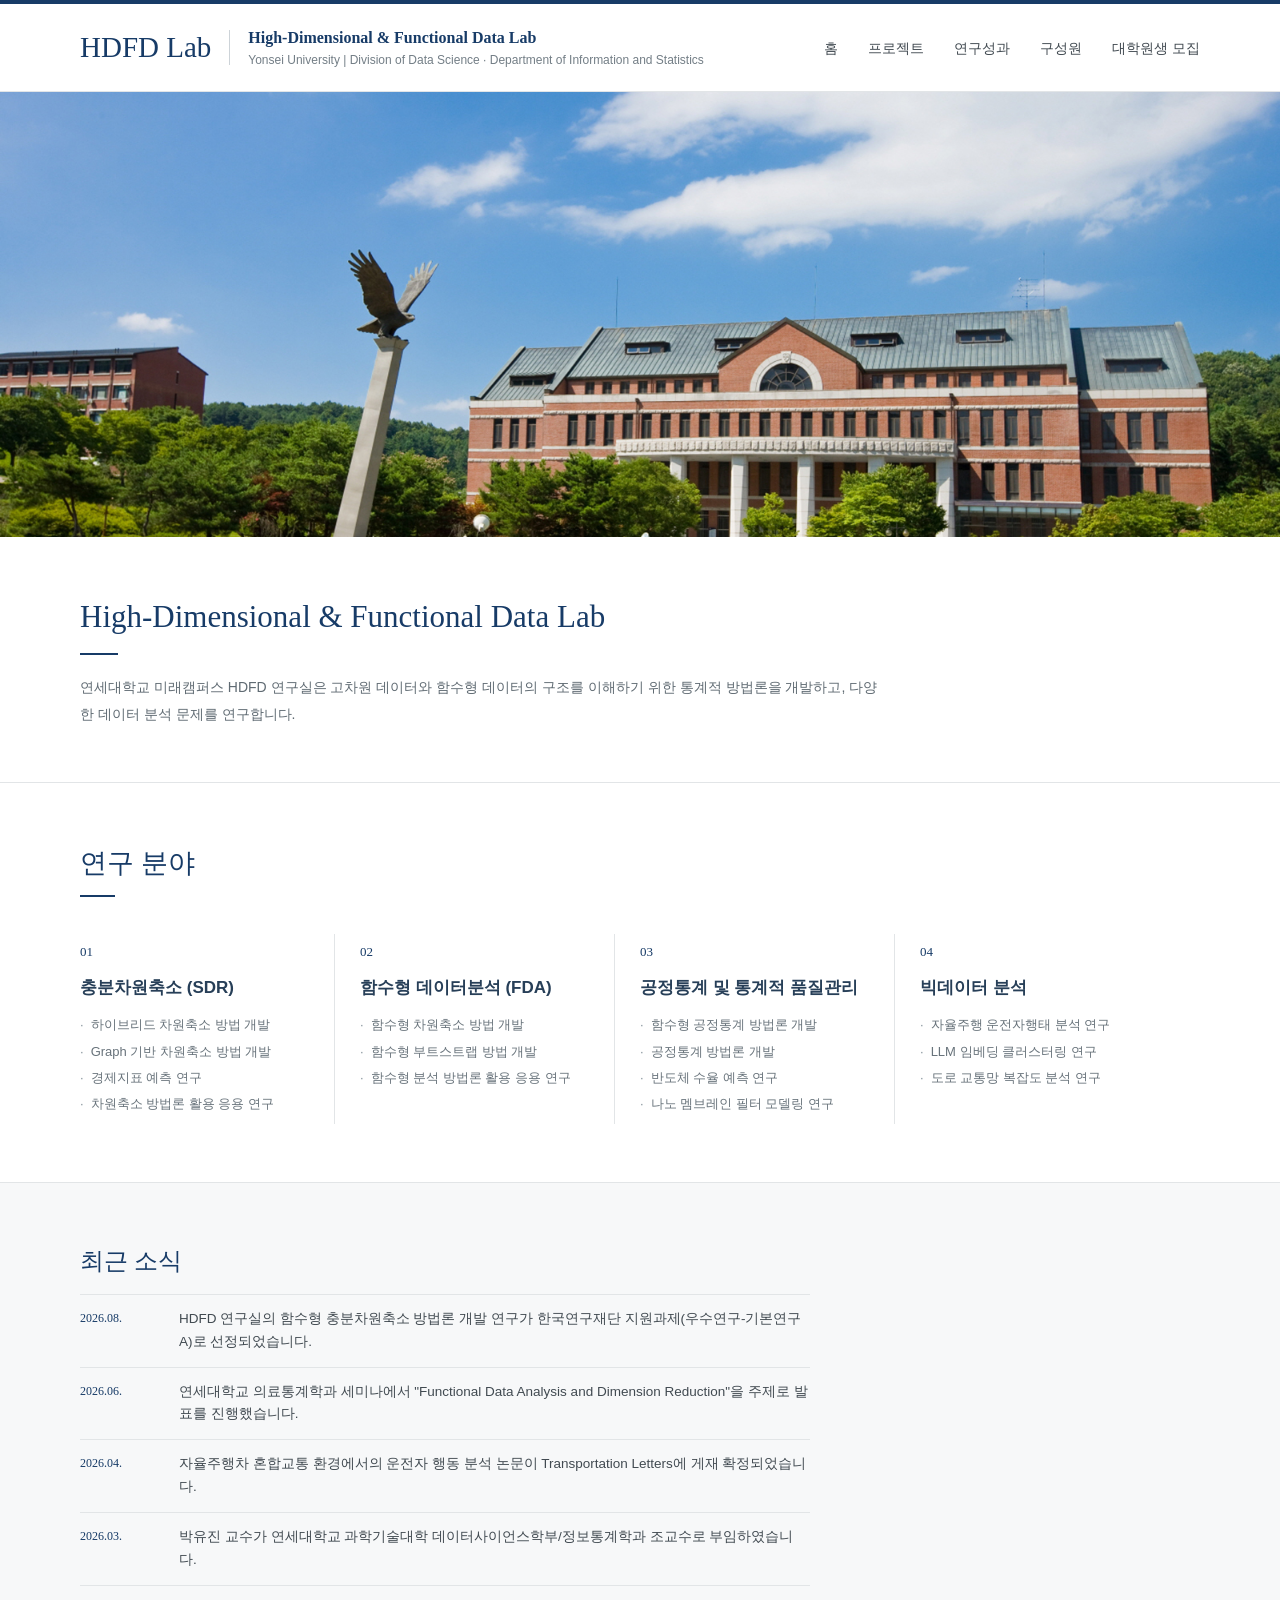
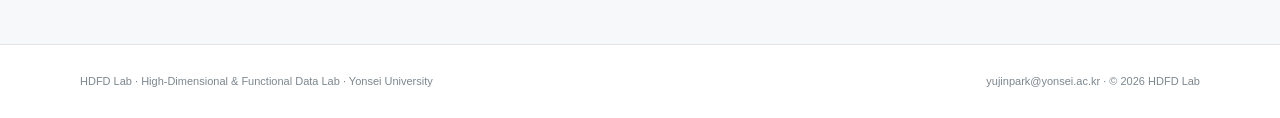
==== index.html @ f2e55640 "Update index.html" ====
<!DOCTYPE html>
<html lang="ko">
<head>
<meta charset="UTF-8">
<meta name="viewport" content="width=device-width, initial-scale=1.0">
<title>HDFD Lab | High-Dimensional & Functional Data Lab</title>
<meta name="description" content="HDFD Lab, Yonsei University Division of Data Science · Department of Information and Statistics">
<link rel="icon" href="data:image/svg+xml,%3Csvg xmlns='http://www.w3.org/2000/svg' viewBox='0 0 64 64'%3E%3Crect width='64' height='64' fill='%23173b67'/%3E%3Ctext x='32' y='41' font-family='Georgia,serif' font-size='24' fill='white' text-anchor='middle'%3EHF%3C/text%3E%3C/svg%3E">
  
<script async src="https://www.googletagmanager.com/gtag/js?id=G-N3XYQPV3VK"></script>
<script>
  window.dataLayer = window.dataLayer || [];
  function gtag(){dataLayer.push(arguments);}
  gtag('js', new Date());
  gtag('config', 'G-N3XYQPV3VK');
</script>
  
<link rel="stylesheet" href="css/style.css">
</head>
<body>
<div class="topline"></div>

<header>
  <div class="container header-inner">
    <a class="brand" href="#home">
      <div class="brand-name">HDFD Lab</div>
      <div class="brand-divider"></div>
      <div class="brand-detail">
        <div class="main">High-Dimensional &amp; Functional Data Lab</div>
        <div class="sub">Yonsei University | Division of Data Science · Department of Information and Statistics</div>
      </div>
    </a>
    <nav id="siteNav">
      <a href="#home">홈</a>
      <a href="projects.html">프로젝트</a>
      <a href="publications.html">연구성과</a>
      <a href="people.html">구성원</a>
      <a href="join.html">대학원생 모집</a>
    </nav>
    <button class="navToggle" id="navToggle" aria-label="메뉴 열기" aria-expanded="false" aria-controls="siteNav">
      <span></span><span></span><span></span>
    </button>
  </div>
</header>

<main id="home">
  <div class="hero-image">
    <img src="campus.png" alt="Yonsei University campus">
  </div>

  <section class="intro">
    <div class="container">
      <h1>High-Dimensional &amp; Functional Data Lab</h1>
      <div class="rule"></div>
      <p>
        연세대학교 미래캠퍼스 HDFD 연구실은 고차원 데이터와 함수형 데이터의 구조를 이해하기 위한 통계적 방법론을 개발하고,
        다양한 데이터 분석 문제를 연구합니다.
      </p>
    </div>
  </section>

  <section id="research">
    <div class="container">
      <div class="section-head">
        <h2>연구 분야</h2>
        <div class="small-rule"></div>
      </div>
      <div class="research-grid">
        <article class="research">
          <div class="num">01</div>
          <h3>충분차원축소 (SDR)</h3>
          <ul>
            <li>하이브리드 차원축소 방법 개발</li>
            <li>Graph 기반 차원축소 방법 개발</li>
            <li>경제지표 예측 연구</li>
            <li>차원축소 방법론 활용 응용 연구</li>
          </ul>
        </article>
        <article class="research">
          <div class="num">02</div>
          <h3>함수형 데이터분석 (FDA)</h3>
          <ul>
            <li>함수형 차원축소 방법 개발</li>
            <li>함수형 부트스트랩 방법 개발</li>
        
            <li>함수형 분석 방법론 활용 응용 연구</li>
          </ul>
        </article>
        <article class="research">
          <div class="num">03</div>
          <h3>공정통계 및 통계적 품질관리</h3>
          <ul>
            <li>함수형 공정통계 방법론 개발</li>
            <li>공정통계 방법론 개발</li>
            <li>반도체 수율 예측 연구</li>
            <li>나노 멤브레인 필터 모델링 연구</li>
          </ul>
        </article>
        <article class="research">
          <div class="num">04</div>
          <h3>빅데이터 분석</h3>
          <ul>
            <li>자율주행 운전자행태 분석 연구</li>
            <li>LLM 임베딩 클러스터링 연구</li>
            <li>도로 교통망 복잡도 분석 연구</li>
          </ul>
        </article>
      </div>
    </div>
  </section>

  <section id="news" class="featured">
    <div class="container">
      <div class="list-head">
        <h2>최근 소식</h2>
      </div>
      <div class="news" style="max-width:730px">
        <div class="news-row"><div class="date">2026.08.</div><div class="text">HDFD 연구실의 함수형 충분차원축소 방법론 개발 연구가 한국연구재단 지원과제(우수연구-기본연구A)로 선정되었습니다.</div></div>
        <div class="news-row"><div class="date">2026.06.</div><div class="text">연세대학교 의료통계학과 세미나에서 "Functional Data Analysis and Dimension Reduction"을 주제로 발표를 진행했습니다.</div></div>
        <div class="news-row"><div class="date">2026.04.</div><div class="text">자율주행차 혼합교통 환경에서의 운전자 행동 분석 논문이 Transportation Letters에 게재 확정되었습니다.</div></div>
        <div class="news-row"><div class="date">2026.03.</div><div class="text">박유진 교수가 연세대학교 과학기술대학 데이터사이언스학부/정보통계학과 조교수로 부임하였습니다.</div></div>

      </div>
    </div>
  </section>
</main>

<footer>
  <div class="container footer">
    <div>HDFD Lab · High-Dimensional &amp; Functional Data Lab · Yonsei University</div>
    <div><a href="mailto:yujinpark@yonsei.ac.kr">yujinpark@yonsei.ac.kr</a> · © 2026 HDFD Lab</div>
  </div>
</footer>

<script>
(function(){
  var toggle = document.getElementById('navToggle');
  var nav = document.getElementById('siteNav');
  toggle.addEventListener('click', function(){
    var open = nav.classList.toggle('open');
    toggle.setAttribute('aria-expanded', open ? 'true' : 'false');
  });
  nav.querySelectorAll('a').forEach(function(a){
    a.addEventListener('click', function(){
      nav.classList.remove('open');
      toggle.setAttribute('aria-expanded','false');
    });
  });

  var sections = Array.from(document.querySelectorAll('main section[id]'));
  var links = Array.from(nav.querySelectorAll('a'));
  var spy = new IntersectionObserver(function(entries){
    entries.forEach(function(e){
      if(e.isIntersecting){
        links.forEach(function(a){
          a.classList.toggle('active', a.getAttribute('href') === '#' + e.target.id);
        });
      }
    });
  }, {rootMargin:'-45% 0px -50% 0px'});
  sections.forEach(function(s){ spy.observe(s); });
})();
</script>
</body>
</html>
---- css/style.css ----
:root{
  --navy:#173b67;
  --ink:#303840;
  --muted:#707b84;
  --line:#e2e5e7;
  --soft:#f7f8f9;
  --serif: Georgia, "Noto Serif KR", "Times New Roman", serif;
  --sans:-apple-system,BlinkMacSystemFont,"Apple SD Gothic Neo","Noto Sans KR",
          "Malgun Gothic",Arial,sans-serif;
}
*{box-sizing:border-box}
html{scroll-behavior:smooth}
body{margin:0;color:var(--ink);background:#fff;font-family:var(--sans);font-size:15px;line-height:1.7}
a{text-decoration:none;color:inherit}
.container{width:min(1120px,calc(100% - 64px));margin:0 auto}
.topline{height:4px;background:var(--navy)}

header{
  height:88px;background:#fff;border-bottom:1px solid var(--line);
  position:sticky;top:0;z-index:100
}
.header-inner{height:100%;display:flex;align-items:center;justify-content:space-between}
.brand{display:flex;align-items:center;color:var(--navy)}
.brand-name{font-family:var(--serif);font-size:29px;line-height:1;white-space:nowrap}
.brand-divider{height:35px;width:1px;background:#cdd3d8;margin:0 18px}
.brand-detail{line-height:1.35}
.brand-detail .main{font-family:var(--serif);font-size:16px;font-weight:600}
.brand-detail .sub{font-size:12px;color:#737e86;margin-top:3px}

nav{display:flex;align-items:center;gap:30px}
nav a{font-size:14px;color:#404950;padding:31px 0 27px;border-bottom:2px solid transparent;white-space:nowrap}
nav a:hover,nav a.active{color:var(--navy);border-color:var(--navy)}

.navToggle{display:none;background:none;border:0;cursor:pointer;padding:8px;margin-left:12px}
.navToggle span{display:block;width:22px;height:2px;background:var(--navy);margin:5px 0;transition:transform .2s,opacity .2s}
.navToggle[aria-expanded="true"] span:nth-child(1){transform:translateY(7px) rotate(45deg)}
.navToggle[aria-expanded="true"] span:nth-child(2){opacity:0}
.navToggle[aria-expanded="true"] span:nth-child(3){transform:translateY(-7px) rotate(-45deg)}

.hero-image{width:100%;height:445px;overflow:hidden;background:#e9eef2}
.hero-image img{width:100%;height:100%;object-fit:cover;object-position:center 52%;display:block}

.intro{padding:58px 0 54px;border-bottom:1px solid var(--line)}
.intro h1{
  font-family:var(--serif);font-size:31px;line-height:1.4;font-weight:400;
  color:var(--navy);margin:0 0 15px
}
.rule{width:38px;height:2px;background:var(--navy);margin:0 0 19px}
.intro p{max-width:800px;font-size:14px;color:#606b73;margin:0;line-height:1.9}

section{padding:58px 0;border-bottom:1px solid var(--line)}
.section-head{text-align:left;margin-bottom:37px}
.section-head h2{font-family:var(--serif);font-size:27px;font-weight:400;color:var(--navy);margin:0 0 9px}
.section-head .small-rule{width:35px;height:2px;background:var(--navy);margin:0 0 13px}
.section-head p{font-size:13px;color:var(--muted);margin:0}

.research-grid{display:grid;grid-template-columns:repeat(4,1fr)}
.research{
  padding:7px 27px 5px 0;margin-right:25px;border-right:1px solid var(--line);
}
.research:last-child{border-right:0;margin-right:0}
.research .num{font-family:Georgia,serif;color:var(--navy);font-size:13px}
.research h3{font-size:17px;font-weight:600;color:#273f58;margin:10px 0 12px}
.research ul{list-style:none;padding:0;margin:0}
.research li{font-size:13px;color:#68737b;margin:4px 0}
.research li:before{content:"·";color:#8a969e;margin-right:7px}

.featured{background:var(--soft)}
.featured-grid{display:grid;grid-template-columns:1fr 1fr;gap:65px}
.list-head{display:flex;justify-content:space-between;align-items:end;margin-bottom:12px}
.list-head h2{font-family:var(--serif);font-weight:400;font-size:24px;color:var(--navy);margin:0}
.more{font-size:12px;color:#68737b}
.news,.projects{border-top:1px solid var(--line)}
.news-row{
  display:grid;grid-template-columns:82px 1fr;gap:17px;padding:13px 0;border-bottom:1px solid var(--line)
}
.news-row .date{font-family:Georgia,serif;color:var(--navy);font-size:12px}
.news-row .text{font-size:13.5px;color:#414a51}
.project-row{
  display:grid;grid-template-columns:60px 1fr;gap:14px;padding:12px 0;border-bottom:1px solid var(--line);align-items:center
}
.project-thumb{width:60px;height:43px;background:#e8ecef;overflow:hidden}
.project-thumb span{display:block;width:100%;height:100%;background:linear-gradient(135deg,#d7dee3,#f1f3f4)}
.project-title{font-size:12.5px;color:#414a51}
.project-year{font-size:11px;color:#7b858c;margin-top:2px}

.pub-list{border-top:1px solid var(--line)}
.pub-row{display:grid;grid-template-columns:34px 1fr;gap:16px;padding:15px 0;border-bottom:1px solid var(--line)}
.pub-row .num{font-family:Georgia,serif;color:var(--navy);font-size:13px;padding-top:2px}
.pub-row .pub-title{font-size:13.5px;color:#273f58;font-weight:600;line-height:1.6}
.pub-row .pub-meta{font-size:12px;color:#68737b;margin-top:5px}
.pub-row .pub-meta strong{color:var(--navy);font-weight:600}
.pub-list.muted .pub-title{color:#4c5760}
.pub-note{font-size:12.5px;color:#8a969e;margin-top:10px}

.proj-list{border-top:1px solid var(--line);max-width:760px}
.proj-row{display:grid;grid-template-columns:96px 1fr;gap:16px;padding:16px 0;border-bottom:1px solid var(--line)}
.proj-row .yr{font-family:Georgia,serif;color:var(--navy);font-size:13px;padding-top:2px;white-space:nowrap}
.proj-row .proj-title{font-size:13.5px;color:#273f58;font-weight:600;line-height:1.6}
.proj-row .proj-meta{font-size:12px;color:#68737b;margin-top:5px}

.people{display:grid;grid-template-columns:1fr 1fr;gap:70px;align-items:start}
.person{display:grid;grid-template-columns:135px 1fr;gap:25px}
.person-photo{width:135px;height:165px;background:#eef1f3;border:1px solid var(--line);display:flex;align-items:center;justify-content:center;color:#879198;font-size:11px;text-align:center;overflow:hidden}
.person-photo img{width:100%;height:100%;object-fit:cover;display:block}
.person h3{font-family:var(--serif);font-size:24px;font-weight:400;color:var(--navy);margin:0 0 4px}
.person .position{font-size:12px;color:var(--muted);margin-bottom:18px}
.person p{font-size:12.5px;margin:5px 0}
.member-list{border-top:1px solid var(--line)}
.member{display:flex;justify-content:space-between;padding:12px 0;border-bottom:1px solid var(--line);font-size:12.5px}
.member span{color:var(--muted)}

.life{background:#fafafa}
.life-grid{display:grid;grid-template-columns:repeat(4,1fr)}
.life-item{padding:5px 24px 5px 0;margin-right:24px;border-right:1px solid var(--line)}
.life-item:last-child{border:0;margin-right:0}
.life-item h3{font-family:var(--serif);font-weight:400;font-size:18px;color:var(--navy);margin:0 0 6px}
.life-item p{font-size:12px;color:var(--muted);margin:0}

.join{background:var(--navy);color:white;border-bottom:0}
.join-grid{display:grid;grid-template-columns:1.1fr .9fr;gap:80px}
.join .eyebrow{font-size:11px;letter-spacing:.12em;text-transform:uppercase;color:#b9c7d3}
.join h2{font-family:var(--serif);font-size:22px;line-height:1.4;font-weight:400;margin:8px 0 13px}
.join p{font-size:13px;color:#c7d0d8;margin:0;max-width:520px}
.join-info{border-left:1px solid rgba(255,255,255,.35);padding-left:28px}
.join-info div{font-size:12.5px;padding:8px 0;border-bottom:1px solid rgba(255,255,255,.12)}
.join-info .email{margin-top:12px;color:#fff}
.join-info a{color:#fff}

footer{padding:27px 0;color:#7c878e;font-size:11px}
.footer{display:flex;justify-content:space-between;gap:25px}

@media(max-width:900px){
  .container{width:min(100% - 42px,1120px)}
  nav{gap:15px}
  .research-grid{grid-template-columns:1fr 1fr}
  .research:nth-child(2){border-right:0;margin-right:0}
  .research:nth-child(n+3){border-top:1px solid var(--line);padding-top:23px;margin-top:20px}
  .featured-grid,.people,.join-grid{grid-template-columns:1fr;gap:45px}
  .life-grid{grid-template-columns:1fr 1fr}
  .life-item:nth-child(2){border-right:0;margin-right:0}
}
@media(max-width:680px){
  header{height:auto}
  .header-inner{padding:16px 0;align-items:flex-start}
  .brand-divider,.brand-detail{display:none}
  .brand-name{font-size:25px}
  .navToggle{display:block}
  nav{
    display:none;position:fixed;top:0;left:0;right:0;bottom:0;
    background:#fff;flex-direction:column;align-items:stretch;gap:0;
    padding:90px 24px 24px;z-index:99;overflow-y:auto
  }
  nav.open{display:flex}
  nav a{padding:16px 0;border-bottom:1px solid var(--line);font-size:15px}
  .hero-image{height:300px}
  .intro{padding:42px 0}
  .intro h1{font-size:27px}
  .research-grid,.life-grid{grid-template-columns:1fr}
  .research,.life-item{border-right:0!important;margin-right:0;padding:20px 0;border-top:1px solid var(--line)}
  .research:first-child,.life-item:first-child{border-top:0}
  .person{grid-template-columns:105px 1fr}
  .person-photo{width:105px;height:135px}
  .footer{display:block}
}
/* =========================================================
   JOIN PAGE
========================================================= */

.join-page-hero{
  padding:78px 0 72px;
  background:#fff;
}

.join-page-eyebrow{
  font-size:11px;
  letter-spacing:.14em;
  text-transform:uppercase;
  color:var(--navy);
  margin-bottom:13px;
}

.join-page-hero h1{
  font-family:var(--serif);
  font-size:34px;
  line-height:1.45;
  font-weight:400;
  color:var(--navy);
  margin:0;
}

.join-page-rule{
  width:40px;
  height:2px;
  background:var(--navy);
  margin:22px 0 20px;
}

.join-page-hero p{
  max-width:820px;
  margin:0;
  font-size:14px;
  line-height:1.95;
  color:#606b73;
}


/* ---------------------------------------------------------
   COMMON
--------------------------------------------------------- */

.join-page-section{
  background:#fff;
}


/* ---------------------------------------------------------
   RESEARCH OPPORTUNITIES
--------------------------------------------------------- */

.join-research-grid{
  display:grid;
  grid-template-columns:repeat(4,1fr);
}

.join-research-item{
  padding:5px 28px 5px 0;
  margin-right:28px;
  border-right:1px solid var(--line);
}

.join-research-item:last-child{
  border-right:0;
  margin-right:0;
}

.join-research-item .num{
  font-family:Georgia,serif;
  font-size:13px;
  color:var(--navy);
}

.join-research-item h3{
  margin:10px 0 12px;
  font-size:16px;
  line-height:1.45;
  font-weight:600;
  color:#273f58;
}

.join-research-item p{
  margin:0;
  font-size:12px;
  line-height:1.8;
  color:#68737b;
}


/* ---------------------------------------------------------
   WHAT YOU WILL LEARN
--------------------------------------------------------- */

.join-learning{
  background:var(--soft);
}

.join-learning-grid{
  display:grid;
  grid-template-columns:repeat(3,1fr);
  column-gap:45px;
  row-gap:28px;
}

.join-learning-item{
  border-top:1px solid #d8dde1;
  padding-top:17px;
}

.join-learning-item h3{
  margin:0 0 7px;
  font-family:var(--serif);
  font-size:17px;
  font-weight:400;
  color:var(--navy);
}

.join-learning-item p{
  margin:0;
  font-size:12px;
  line-height:1.8;
  color:#68737b;
}


/* ---------------------------------------------------------
   STUDENTS / POSITIONS
--------------------------------------------------------- */

.join-candidate-grid{
  display:grid;
  grid-template-columns:1fr 1fr;
  gap:85px;
}

.join-check-list{
  list-style:none;
  margin:0;
  padding:0;
  border-top:1px solid var(--line);
}

.join-check-list li{
  position:relative;
  padding:11px 0 11px 20px;
  border-bottom:1px solid var(--line);
  font-size:12.5px;
  color:#4f5961;
}

.join-check-list li:before{
  content:"—";
  position:absolute;
  left:0;
  color:var(--navy);
}

.join-note{
  margin:18px 0 0;
  padding-left:15px;
  border-left:2px solid #bcc8d2;
  font-size:11.5px;
  line-height:1.8;
  color:#78838b;
}

.join-position{
  padding:17px 0 20px;
  border-top:1px solid var(--line);
}

.join-position:last-child{
  border-bottom:1px solid var(--line);
}

.join-position-label{
  font-family:Georgia,serif;
  font-size:11px;
  color:var(--navy);
  letter-spacing:.04em;
}

.join-position h3{
  margin:4px 0 2px;
  font-size:15px;
  color:#334b61;
}

.join-position p{
  margin:0;
  font-size:12px;
  color:var(--muted);
}


/* ---------------------------------------------------------
   HOW TO APPLY
--------------------------------------------------------- */

.join-page-apply{
  background:var(--navy);
  color:#fff;
  border-bottom:0;
  padding:65px 0;
}

.join-page-apply-grid{
  display:grid;
  grid-template-columns:1.05fr .95fr;
  gap:85px;
  align-items:start;
}

.join-page-eyebrow.light{
  color:#b9c7d3;
}

.join-page-apply h2{
  margin:8px 0 15px;
  font-family:var(--serif);
  font-size:23px;
  line-height:1.5;
  font-weight:400;
  color:#fff;
}

.join-page-apply > .container > div:first-child > p{
  max-width:520px;
  margin:0;
  font-size:12.5px;
  line-height:1.9;
  color:#c7d0d8;
}

.join-apply-info{
  border-left:1px solid rgba(255,255,255,.32);
  padding-left:30px;
}

.join-apply-row{
  display:grid;
  grid-template-columns:28px 1fr;
  gap:12px;
  padding:10px 0;
  border-bottom:1px solid rgba(255,255,255,.12);
}

.join-apply-row > span{
  font-family:Georgia,serif;
  font-size:11px;
  color:#aebdca;
}

.join-apply-row strong{
  display:block;
  font-size:12.5px;
  font-weight:600;
  color:#fff;
}

.join-apply-row p{
  margin:2px 0 0;
  font-size:11.5px;
  line-height:1.6;
  color:#bbc7d1;
}

.join-email-button{
  display:inline-block;
  margin-top:25px;
  padding:10px 17px;
  border:1px solid rgba(255,255,255,.6);
  font-size:12px;
  color:#fff;
  transition:background .2s,color .2s;
}

.join-email-button:hover{
  background:#fff;
  color:var(--navy);
}


/* =========================================================
   JOIN PAGE RESPONSIVE
========================================================= */

@media(max-width:900px){

  .join-research-grid{
    grid-template-columns:1fr 1fr;
  }

  .join-research-item{
    padding:20px 25px 20px 0;
  }

  .join-research-item:nth-child(2){
    border-right:0;
    margin-right:0;
  }

  .join-research-item:nth-child(n+3){
    border-top:1px solid var(--line);
  }

  .join-learning-grid{
    grid-template-columns:1fr 1fr;
  }

  .join-candidate-grid,
  .join-page-apply-grid{
    grid-template-columns:1fr;
    gap:50px;
  }

}


@media(max-width:680px){

  .join-page-hero{
    padding:52px 0 48px;
  }

  .join-page-hero h1{
    font-size:27px;
  }

  .join-page-hero h1 br{
    display:none;
  }

  .join-research-grid,
  .join-learning-grid{
    grid-template-columns:1fr;
  }

  .join-research-item{
    margin:0;
    padding:20px 0;
    border-right:0;
    border-top:1px solid var(--line);
  }

  .join-research-item:first-child{
    border-top:0;
    padding-top:0;
  }

  .join-learning-grid{
    row-gap:22px;
  }

  .join-candidate-grid{
    gap:55px;
  }

  .join-page-apply{
    padding:52px 0;
  }

  .join-page-apply-grid{
    gap:38px;
  }

  .join-apply-info{
    border-left:0;
    border-top:1px solid rgba(255,255,255,.32);
    padding-left:0;
    padding-top:18px;
  }

}
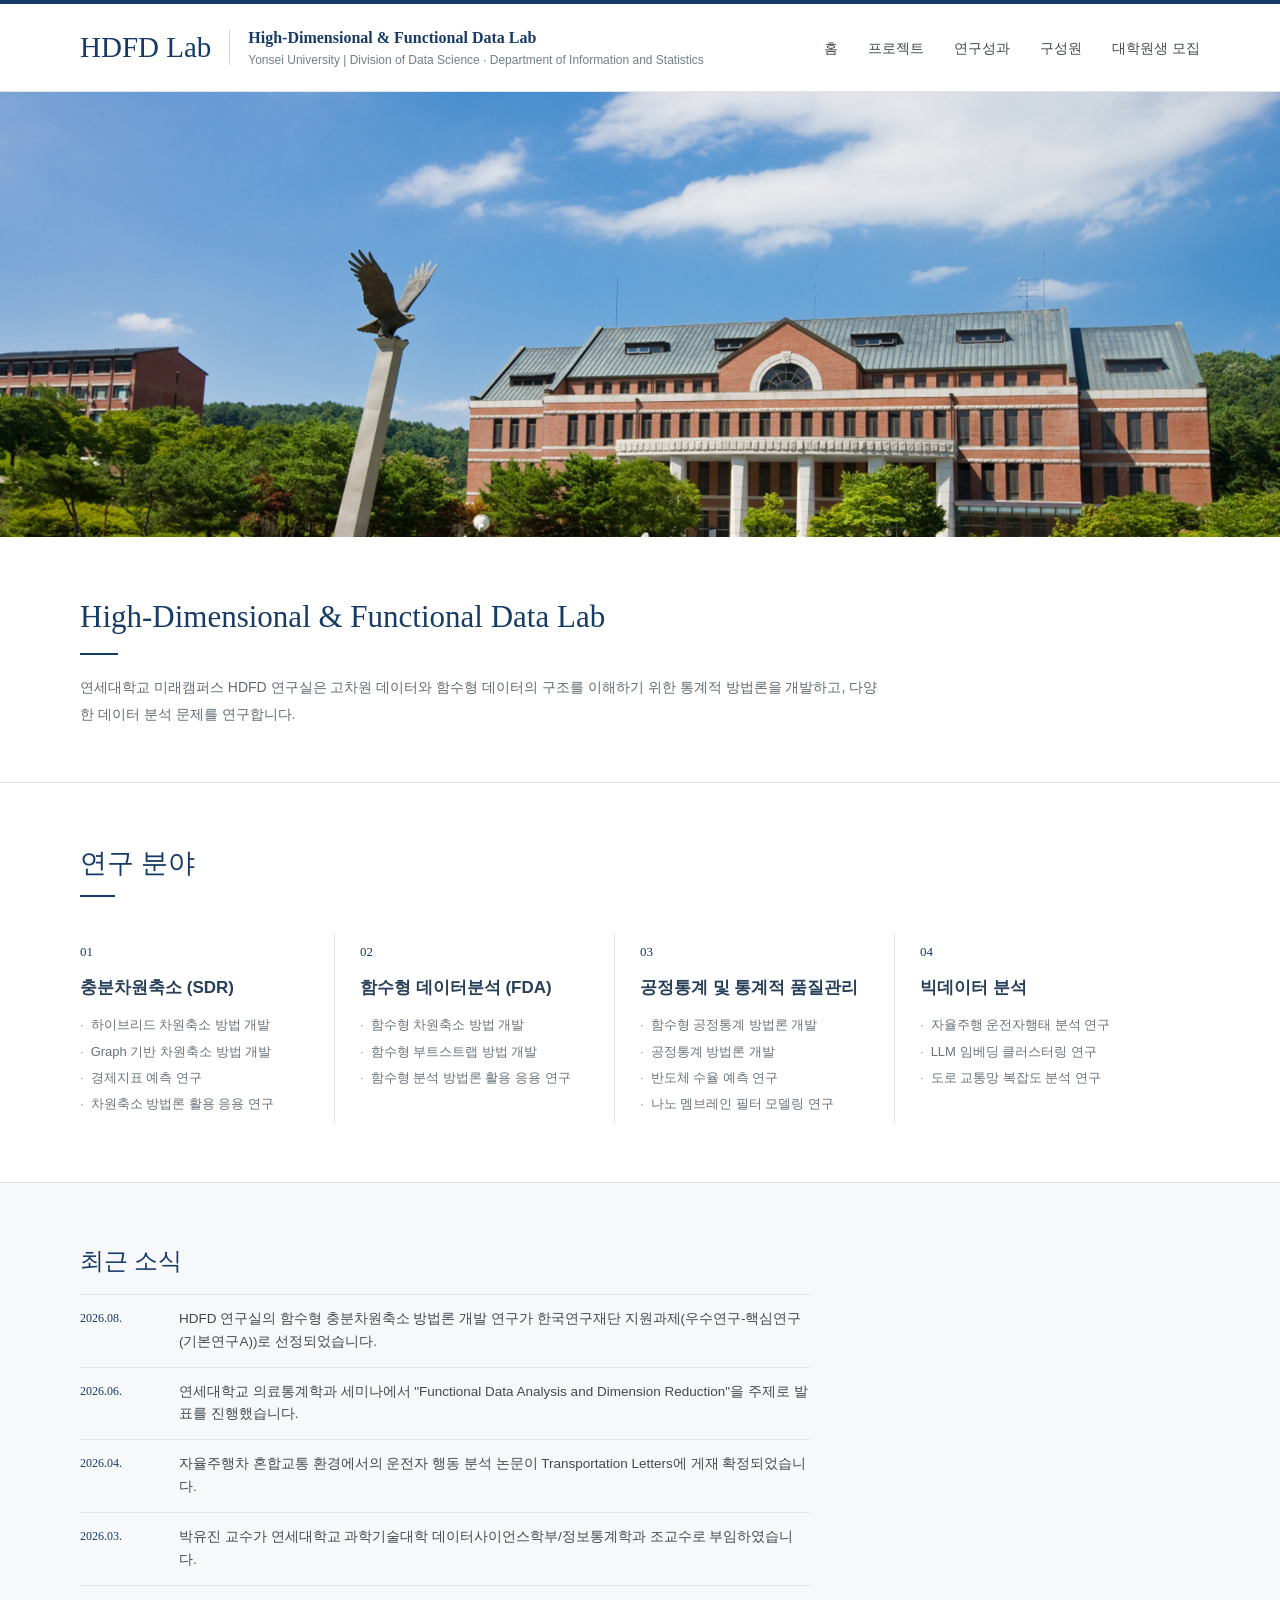
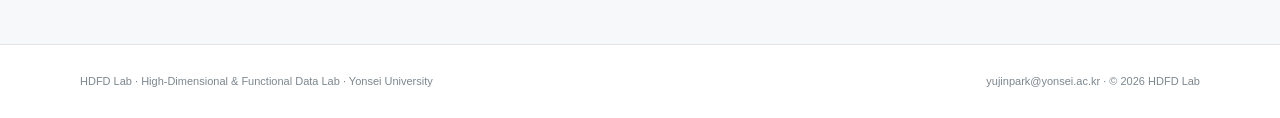
==== commit ec51f282: "Update index.html" ====
--- a/index.html
+++ b/index.html
@@ -115,7 +115,7 @@
         <h2>최근 소식</h2>
       </div>
       <div class="news" style="max-width:730px">
-        <div class="news-row"><div class="date">2026.08.</div><div class="text">HDFD 연구실의 함수형 충분차원축소 방법론 개발 연구가 한국연구재단 지원과제(우수연구-기본연구A)로 선정되었습니다.</div></div>
+        <div class="news-row"><div class="date">2026.08.</div><div class="text">HDFD 연구실의 함수형 충분차원축소 방법론 개발 연구가 한국연구재단 지원과제(우수연구-핵심연구(기본연구A))로 선정되었습니다.</div></div>
         <div class="news-row"><div class="date">2026.06.</div><div class="text">연세대학교 의료통계학과 세미나에서 "Functional Data Analysis and Dimension Reduction"을 주제로 발표를 진행했습니다.</div></div>
         <div class="news-row"><div class="date">2026.04.</div><div class="text">자율주행차 혼합교통 환경에서의 운전자 행동 분석 논문이 Transportation Letters에 게재 확정되었습니다.</div></div>
         <div class="news-row"><div class="date">2026.03.</div><div class="text">박유진 교수가 연세대학교 과학기술대학 데이터사이언스학부/정보통계학과 조교수로 부임하였습니다.</div></div>
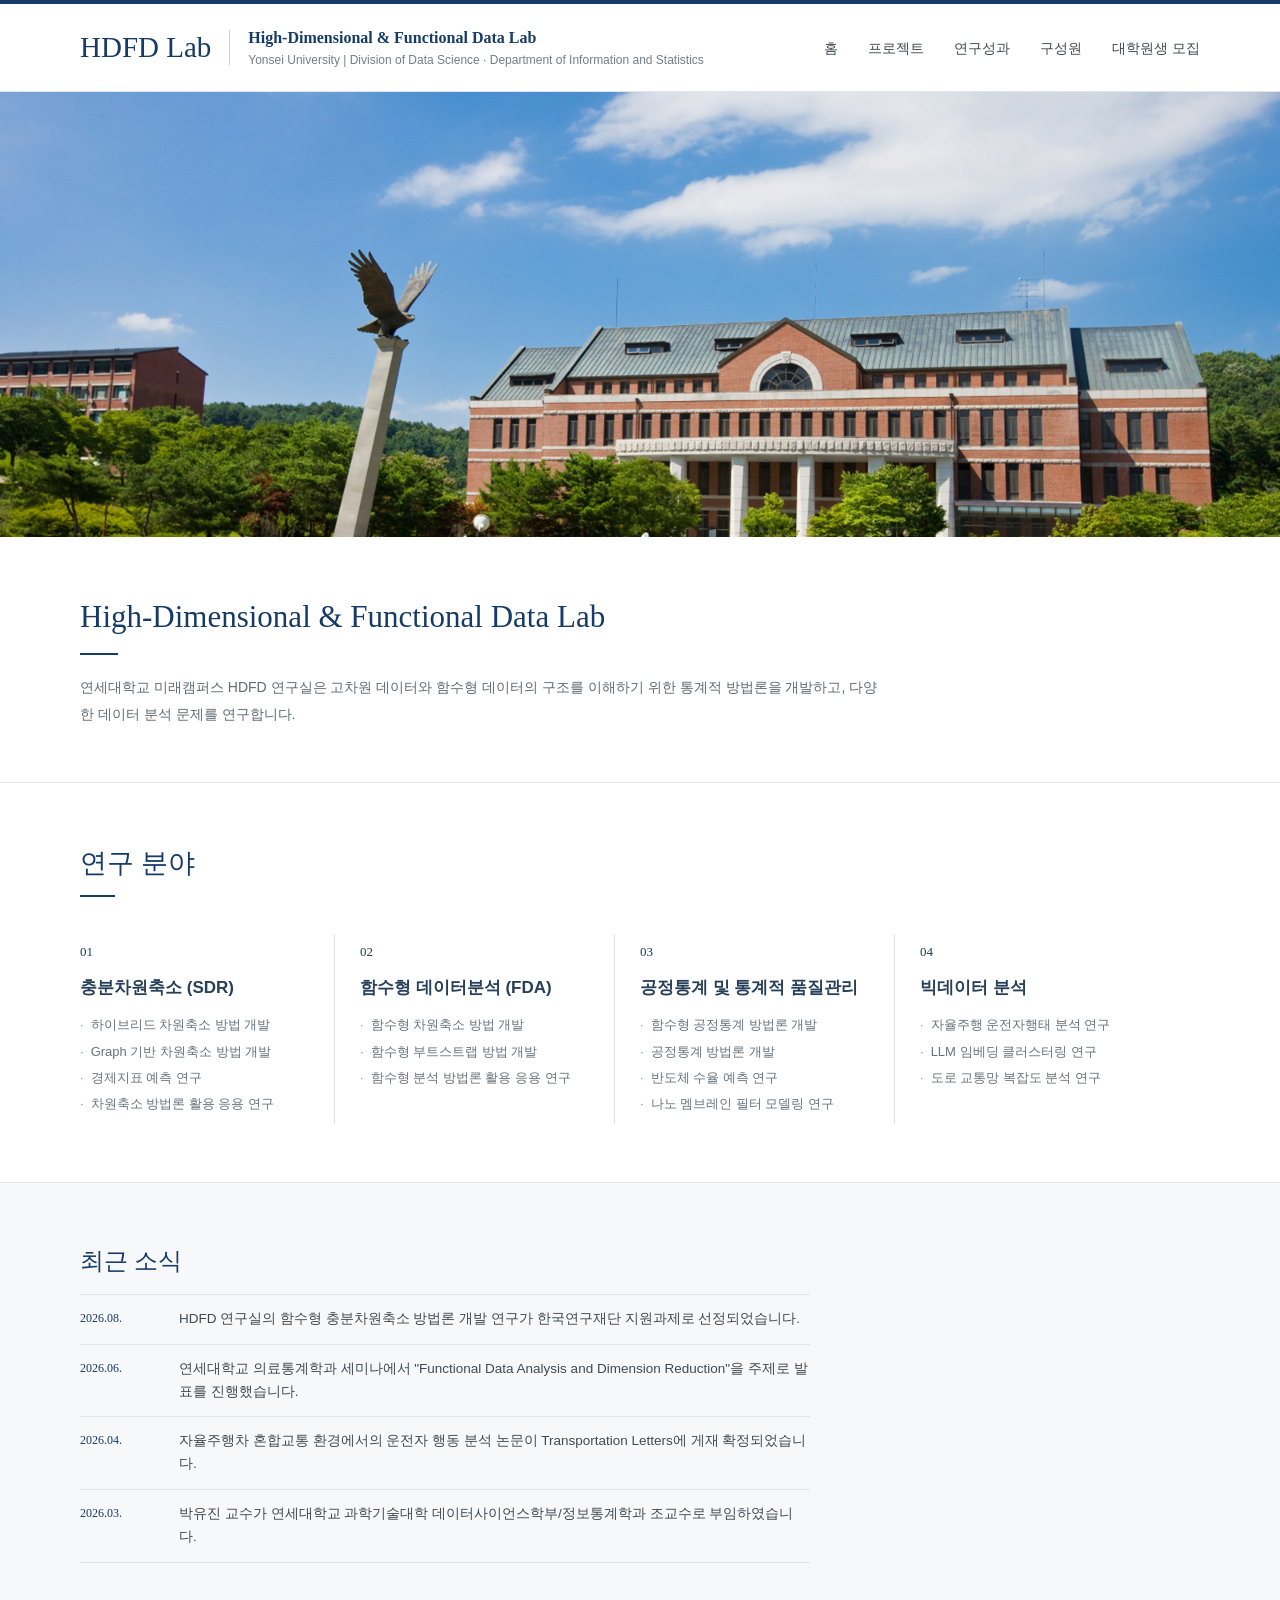
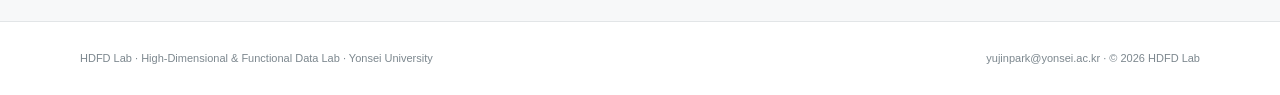
==== commit bc81cd90: "Update index.html" ====
--- a/index.html
+++ b/index.html
@@ -115,7 +115,7 @@
         <h2>최근 소식</h2>
       </div>
       <div class="news" style="max-width:730px">
-        <div class="news-row"><div class="date">2026.08.</div><div class="text">HDFD 연구실의 함수형 충분차원축소 방법론 개발 연구가 한국연구재단 지원과제(우수연구-핵심연구(기본연구A))로 선정되었습니다.</div></div>
+        <div class="news-row"><div class="date">2026.08.</div><div class="text">HDFD 연구실의 함수형 충분차원축소 방법론 개발 연구가 한국연구재단 지원과제로 선정되었습니다.</div></div>
         <div class="news-row"><div class="date">2026.06.</div><div class="text">연세대학교 의료통계학과 세미나에서 "Functional Data Analysis and Dimension Reduction"을 주제로 발표를 진행했습니다.</div></div>
         <div class="news-row"><div class="date">2026.04.</div><div class="text">자율주행차 혼합교통 환경에서의 운전자 행동 분석 논문이 Transportation Letters에 게재 확정되었습니다.</div></div>
         <div class="news-row"><div class="date">2026.03.</div><div class="text">박유진 교수가 연세대학교 과학기술대학 데이터사이언스학부/정보통계학과 조교수로 부임하였습니다.</div></div>
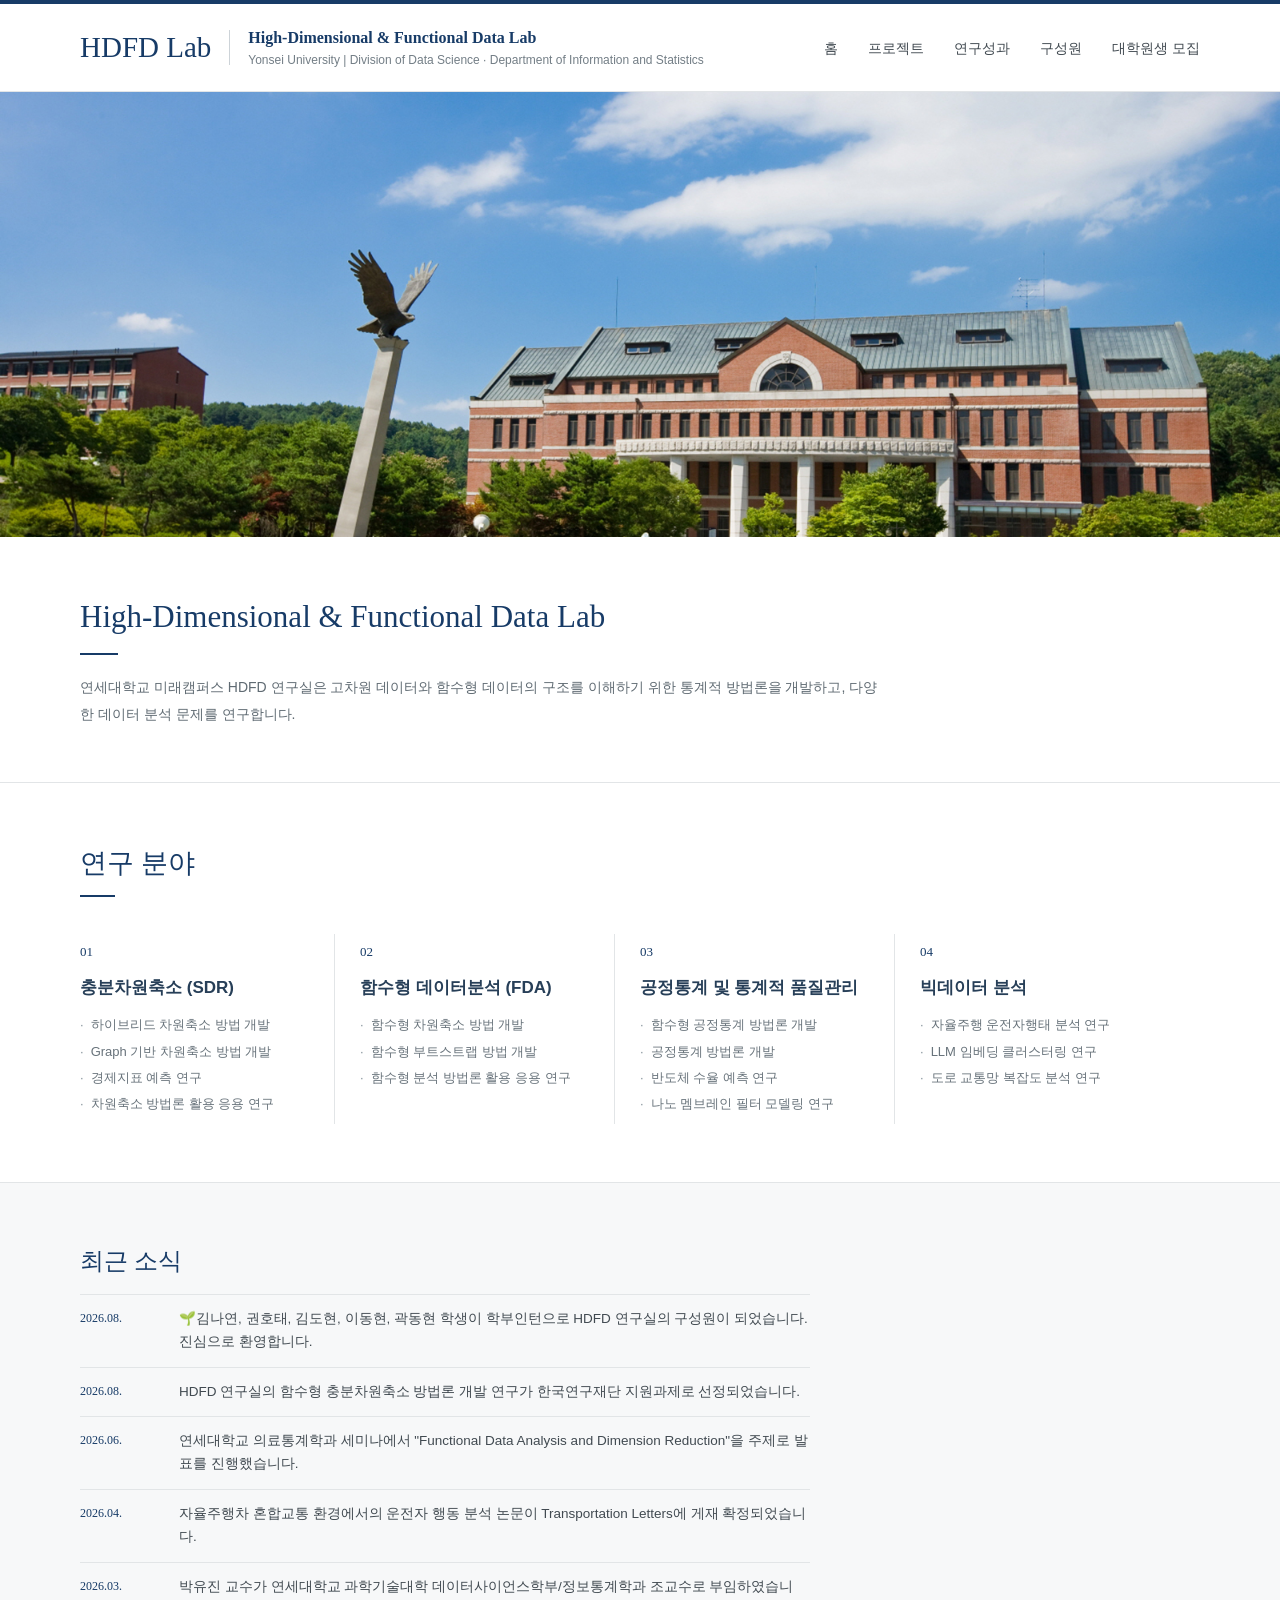
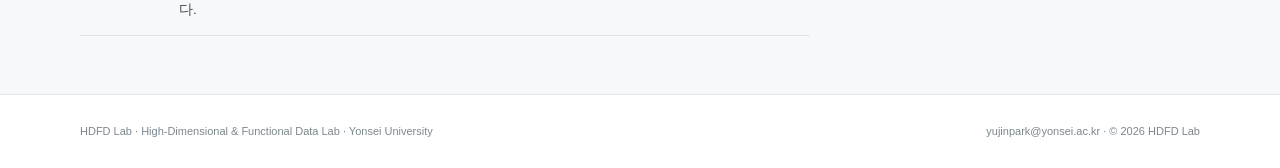
==== commit b7aedd4d: "Update index.html" ====
--- a/index.html
+++ b/index.html
@@ -115,6 +115,7 @@
         <h2>최근 소식</h2>
       </div>
       <div class="news" style="max-width:730px">
+        <div class="news-row"><div class="date">2026.08.</div><div class="text">&#x1F331;김나연, 권호태, 김도현, 이동현, 곽동현 학생이 학부인턴으로 HDFD 연구실의 구성원이 되었습니다. 진심으로 환영합니다.</div></div>
         <div class="news-row"><div class="date">2026.08.</div><div class="text">HDFD 연구실의 함수형 충분차원축소 방법론 개발 연구가 한국연구재단 지원과제로 선정되었습니다.</div></div>
         <div class="news-row"><div class="date">2026.06.</div><div class="text">연세대학교 의료통계학과 세미나에서 "Functional Data Analysis and Dimension Reduction"을 주제로 발표를 진행했습니다.</div></div>
         <div class="news-row"><div class="date">2026.04.</div><div class="text">자율주행차 혼합교통 환경에서의 운전자 행동 분석 논문이 Transportation Letters에 게재 확정되었습니다.</div></div>
--- a/css/style.css
+++ b/css/style.css
@@ -104,8 +104,10 @@
 .person-photo{width:135px;height:165px;background:#eef1f3;border:1px solid var(--line);display:flex;align-items:center;justify-content:center;color:#879198;font-size:11px;text-align:center;overflow:hidden}
 .person-photo img{width:100%;height:100%;object-fit:cover;display:block}
 .person h3{font-family:var(--serif);font-size:24px;font-weight:400;color:var(--navy);margin:0 0 4px}
-.person .position{font-size:12px;color:var(--muted);margin-bottom:18px}
+.person .position{font-size:12px;color:var(--muted);margin-bottom:18px;word-break:keep-all}
 .person p{font-size:12.5px;margin:5px 0}
+.person-photo.placeholder{background:#d6e2ec}
+.person-photo.placeholder svg{width:56px;height:56px;fill:#ffffff}
 .member-list{border-top:1px solid var(--line)}
 .member{display:flex;justify-content:space-between;padding:12px 0;border-bottom:1px solid var(--line);font-size:12.5px}
 .member span{color:var(--muted)}
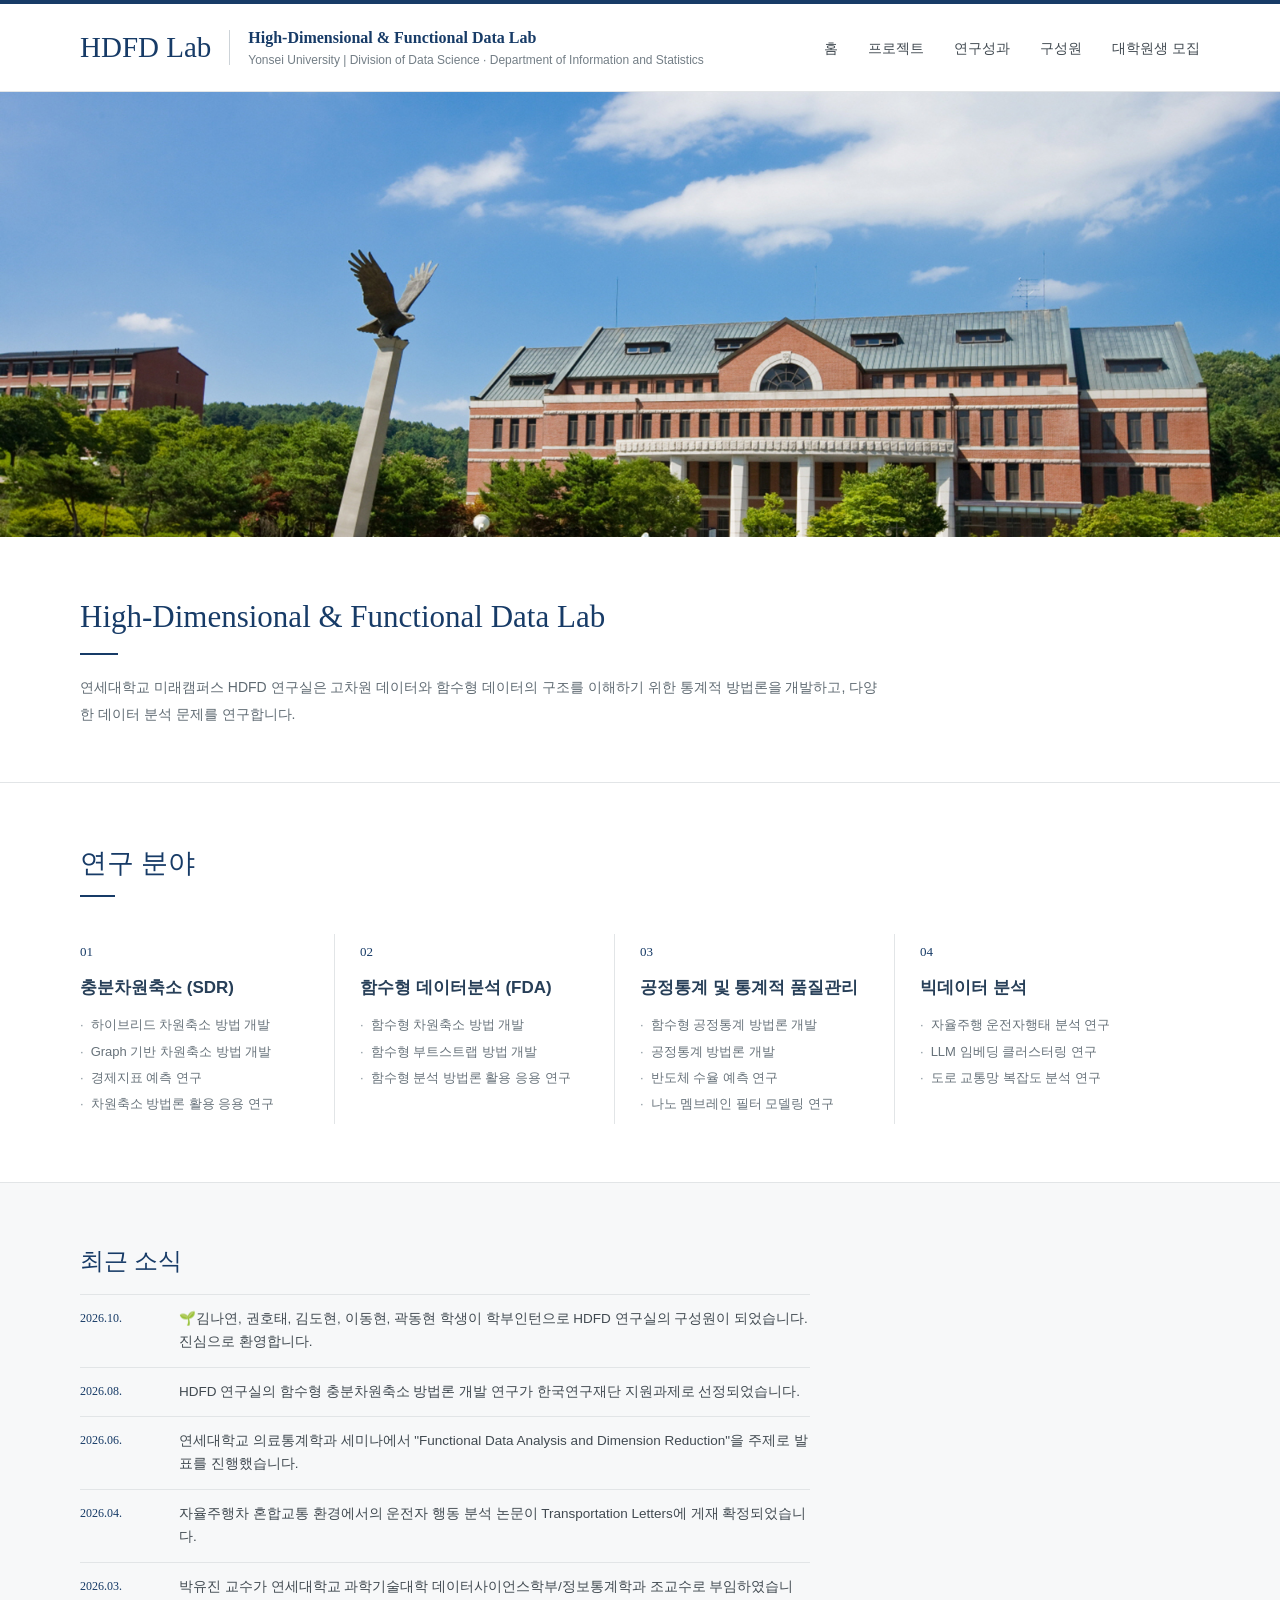
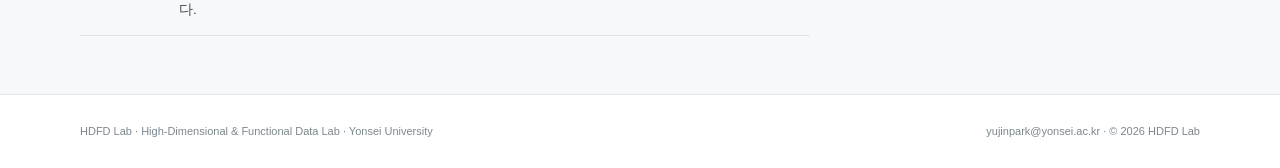
==== commit c38bee55: "Update index.html" ====
--- a/index.html
+++ b/index.html
@@ -115,7 +115,7 @@
         <h2>최근 소식</h2>
       </div>
       <div class="news" style="max-width:730px">
-        <div class="news-row"><div class="date">2026.08.</div><div class="text">&#x1F331;김나연, 권호태, 김도현, 이동현, 곽동현 학생이 학부인턴으로 HDFD 연구실의 구성원이 되었습니다. 진심으로 환영합니다.</div></div>
+        <div class="news-row"><div class="date">2026.10.</div><div class="text">&#x1F331;김나연, 권호태, 김도현, 이동현, 곽동현 학생이 학부인턴으로 HDFD 연구실의 구성원이 되었습니다. 진심으로 환영합니다.</div></div>
         <div class="news-row"><div class="date">2026.08.</div><div class="text">HDFD 연구실의 함수형 충분차원축소 방법론 개발 연구가 한국연구재단 지원과제로 선정되었습니다.</div></div>
         <div class="news-row"><div class="date">2026.06.</div><div class="text">연세대학교 의료통계학과 세미나에서 "Functional Data Analysis and Dimension Reduction"을 주제로 발표를 진행했습니다.</div></div>
         <div class="news-row"><div class="date">2026.04.</div><div class="text">자율주행차 혼합교통 환경에서의 운전자 행동 분석 논문이 Transportation Letters에 게재 확정되었습니다.</div></div>
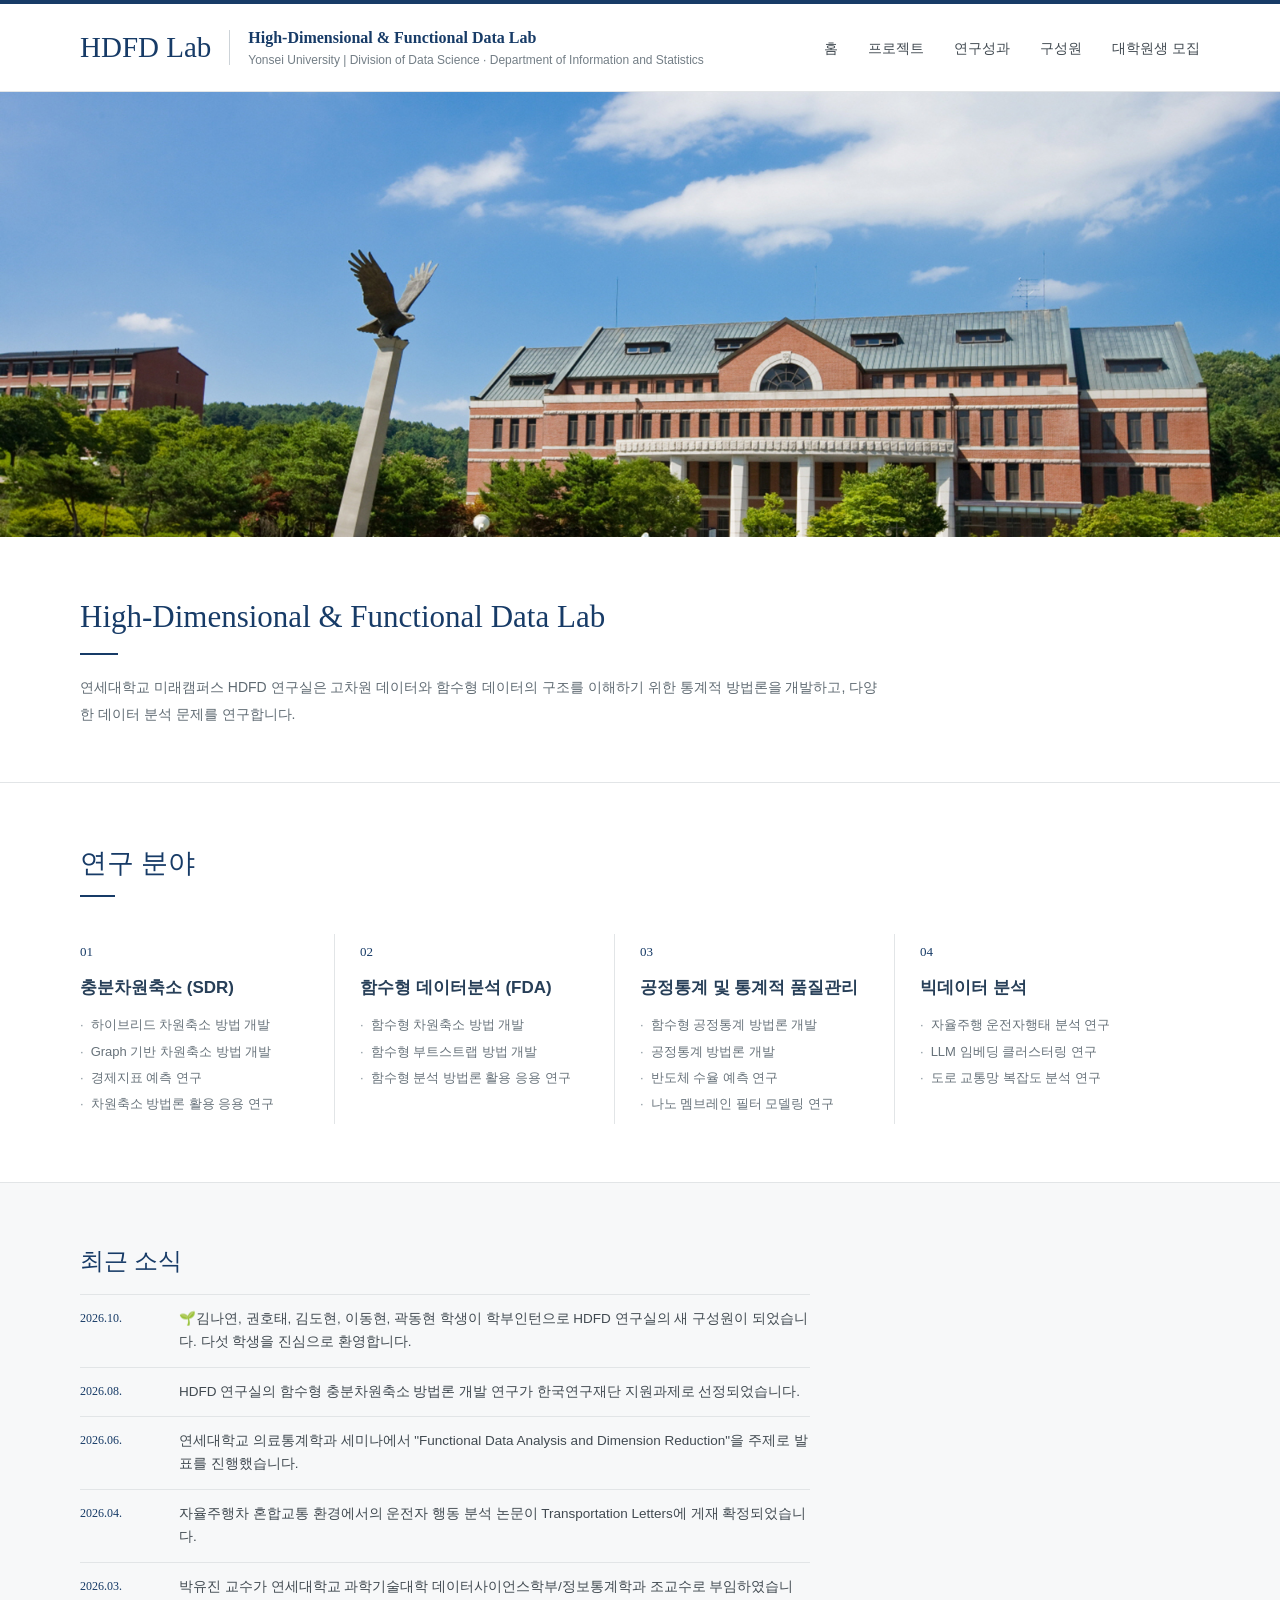
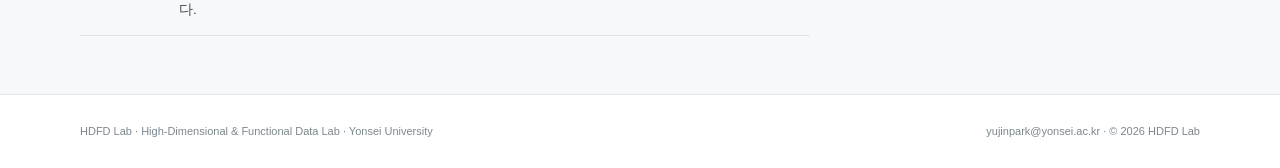
==== commit 04bb59a6: "Update index.html" ====
--- a/index.html
+++ b/index.html
@@ -115,7 +115,7 @@
         <h2>최근 소식</h2>
       </div>
       <div class="news" style="max-width:730px">
-        <div class="news-row"><div class="date">2026.10.</div><div class="text">&#x1F331;김나연, 권호태, 김도현, 이동현, 곽동현 학생이 학부인턴으로 HDFD 연구실의 구성원이 되었습니다. 진심으로 환영합니다.</div></div>
+        <div class="news-row"><div class="date">2026.10.</div><div class="text">&#x1F331;김나연, 권호태, 김도현, 이동현, 곽동현 학생이 학부인턴으로 HDFD 연구실의 새 구성원이 되었습니다. 다섯 학생을 진심으로 환영합니다.</div></div>
         <div class="news-row"><div class="date">2026.08.</div><div class="text">HDFD 연구실의 함수형 충분차원축소 방법론 개발 연구가 한국연구재단 지원과제로 선정되었습니다.</div></div>
         <div class="news-row"><div class="date">2026.06.</div><div class="text">연세대학교 의료통계학과 세미나에서 "Functional Data Analysis and Dimension Reduction"을 주제로 발표를 진행했습니다.</div></div>
         <div class="news-row"><div class="date">2026.04.</div><div class="text">자율주행차 혼합교통 환경에서의 운전자 행동 분석 논문이 Transportation Letters에 게재 확정되었습니다.</div></div>
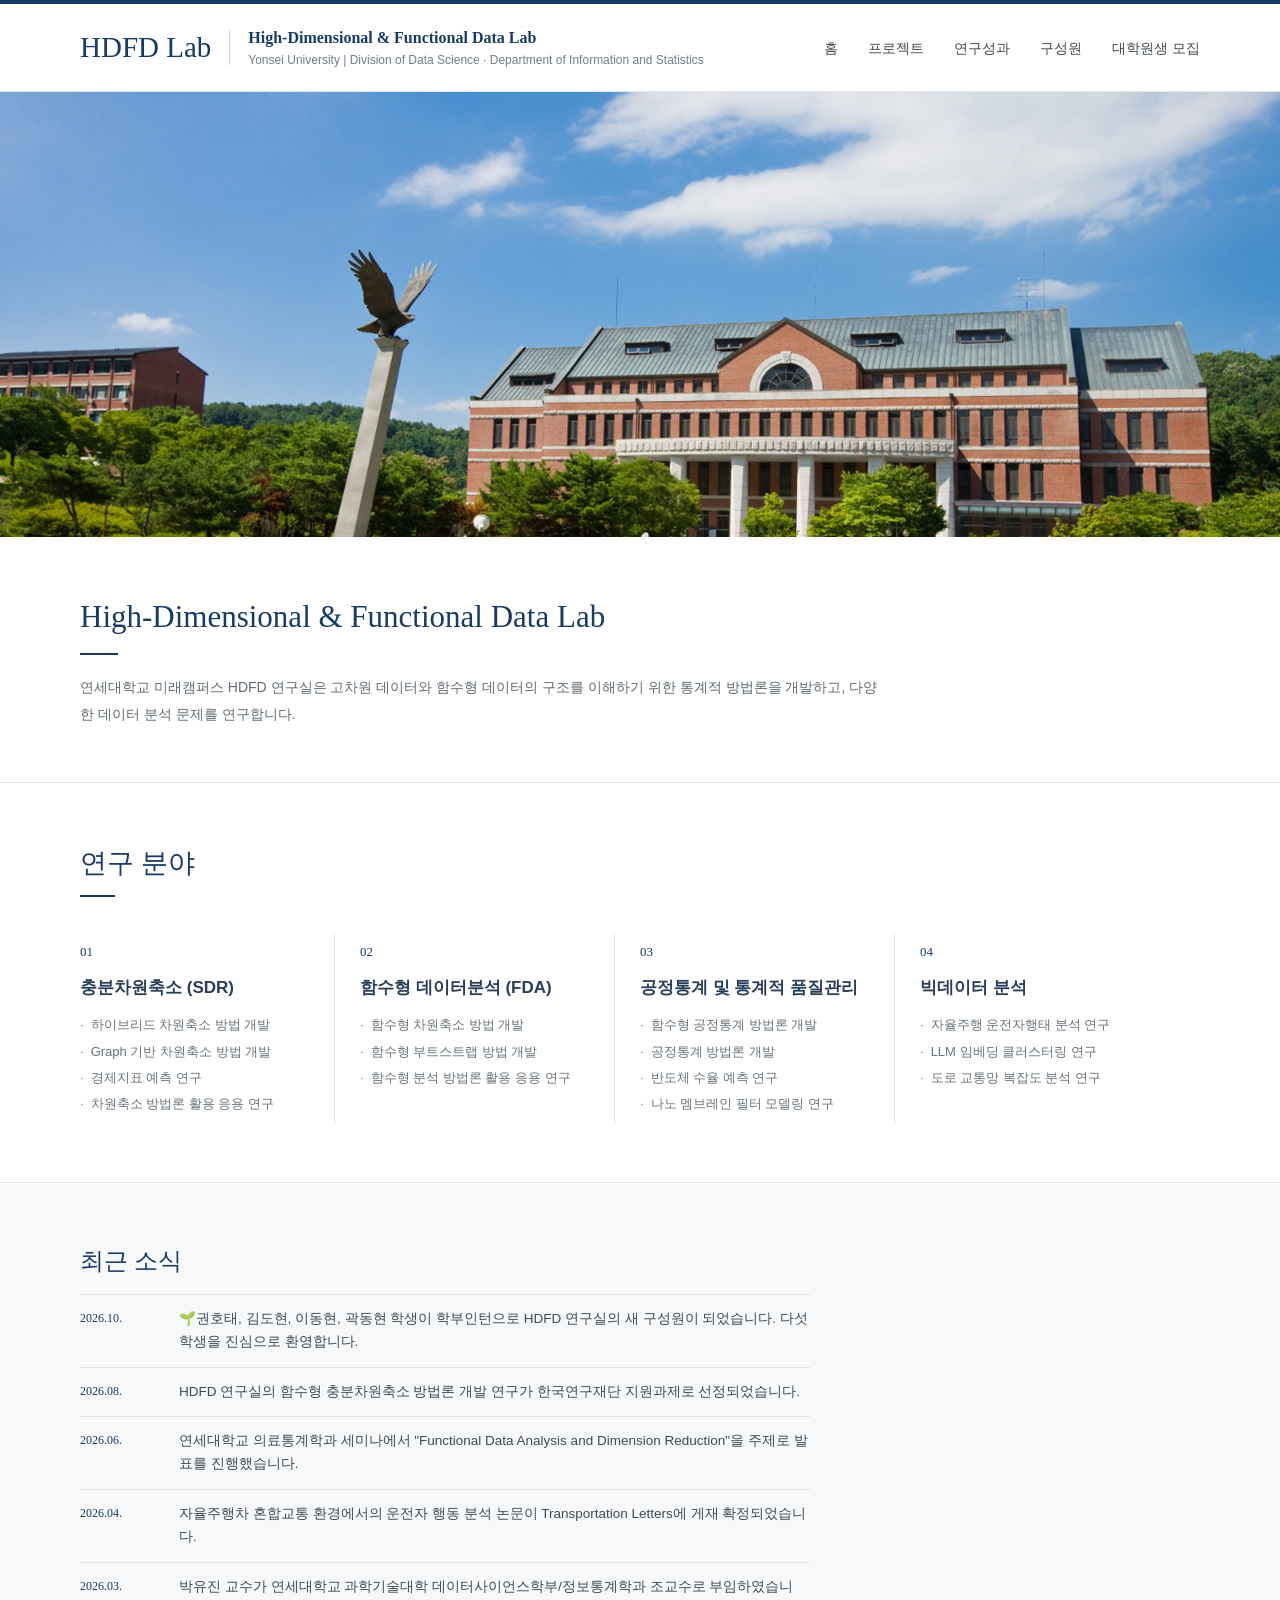
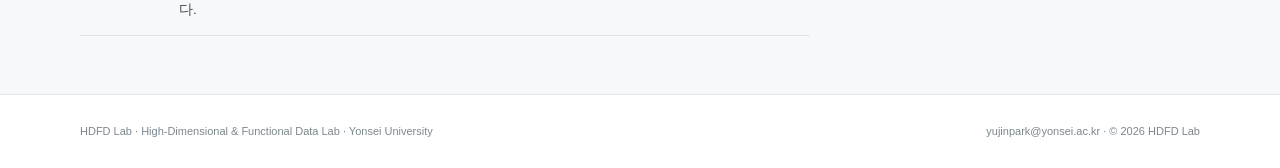
==== commit dc3ffa80: "Update index.html" ====
--- a/index.html
+++ b/index.html
@@ -115,7 +115,7 @@
         <h2>최근 소식</h2>
       </div>
       <div class="news" style="max-width:730px">
-        <div class="news-row"><div class="date">2026.10.</div><div class="text">&#x1F331;김나연, 권호태, 김도현, 이동현, 곽동현 학생이 학부인턴으로 HDFD 연구실의 새 구성원이 되었습니다. 다섯 학생을 진심으로 환영합니다.</div></div>
+        <div class="news-row"><div class="date">2026.10.</div><div class="text">&#x1F331;권호태, 김도현, 이동현, 곽동현 학생이 학부인턴으로 HDFD 연구실의 새 구성원이 되었습니다. 다섯 학생을 진심으로 환영합니다.</div></div>
         <div class="news-row"><div class="date">2026.08.</div><div class="text">HDFD 연구실의 함수형 충분차원축소 방법론 개발 연구가 한국연구재단 지원과제로 선정되었습니다.</div></div>
         <div class="news-row"><div class="date">2026.06.</div><div class="text">연세대학교 의료통계학과 세미나에서 "Functional Data Analysis and Dimension Reduction"을 주제로 발표를 진행했습니다.</div></div>
         <div class="news-row"><div class="date">2026.04.</div><div class="text">자율주행차 혼합교통 환경에서의 운전자 행동 분석 논문이 Transportation Letters에 게재 확정되었습니다.</div></div>
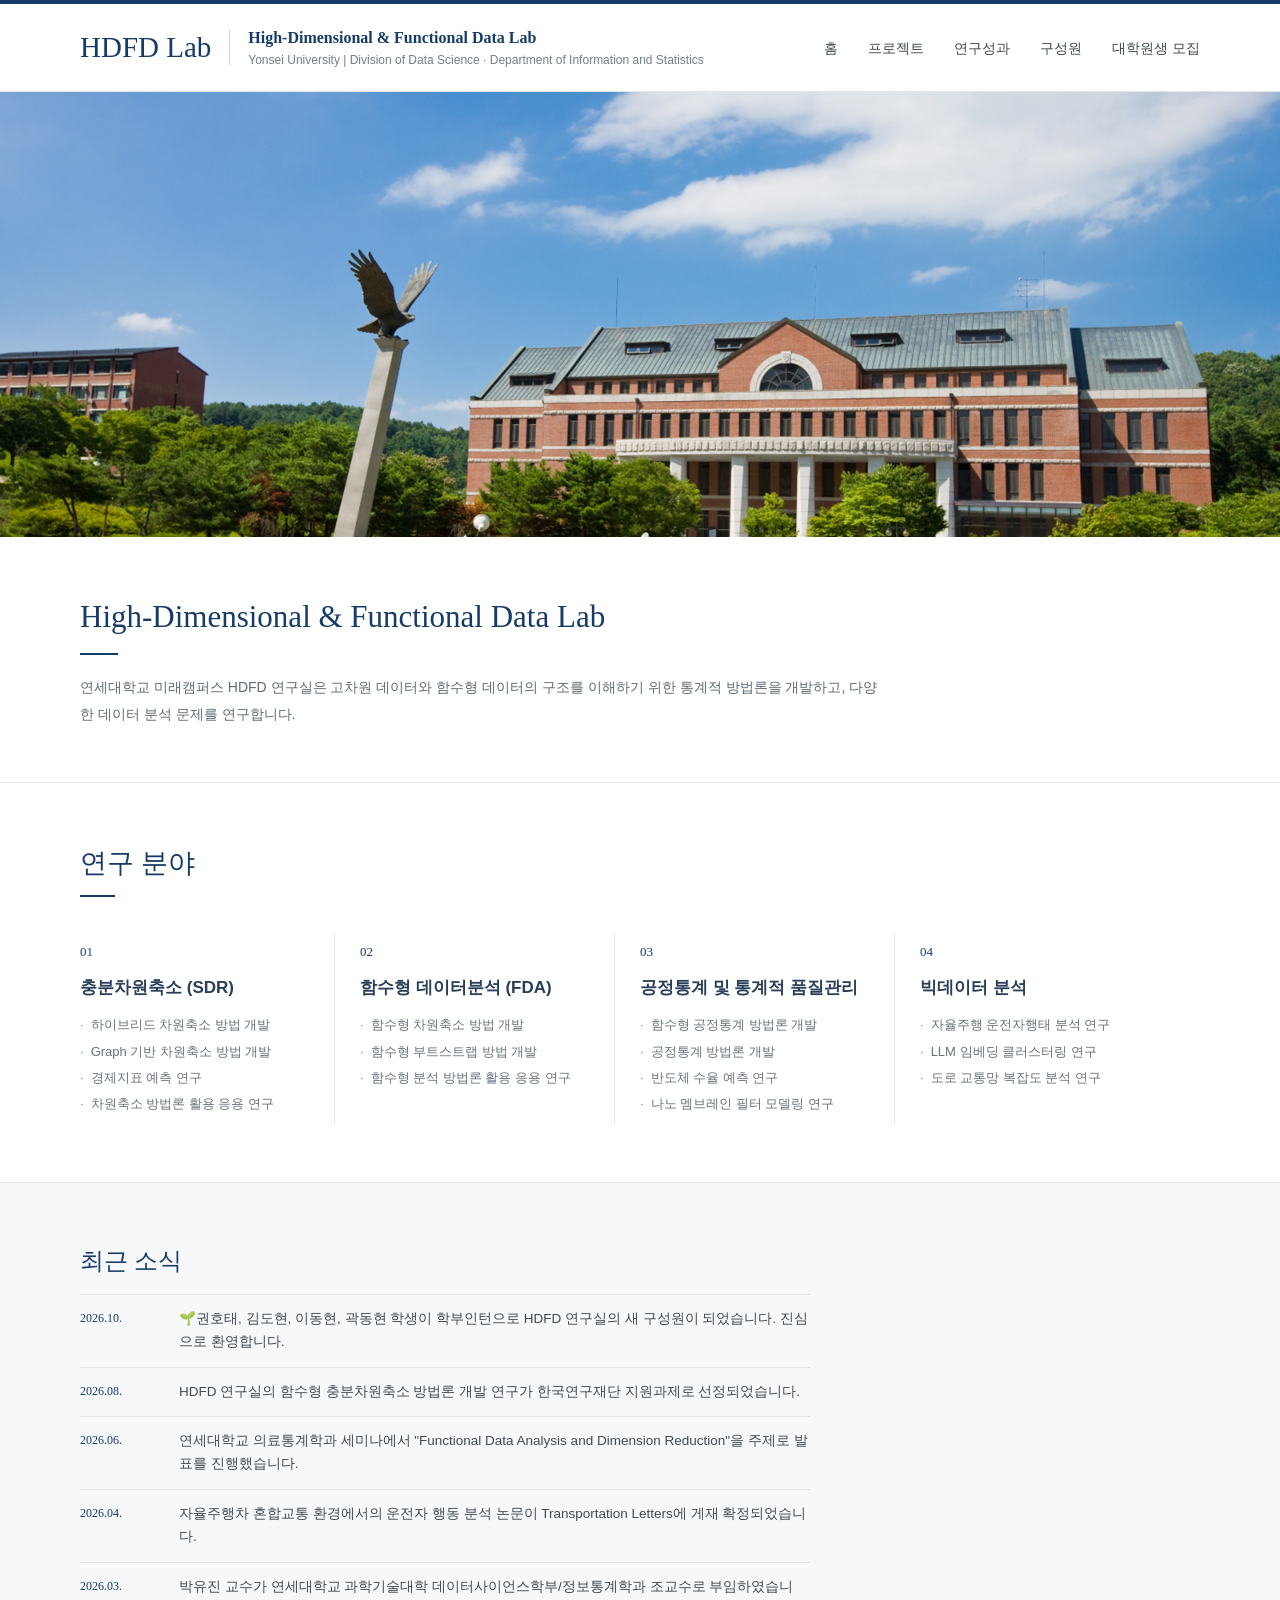
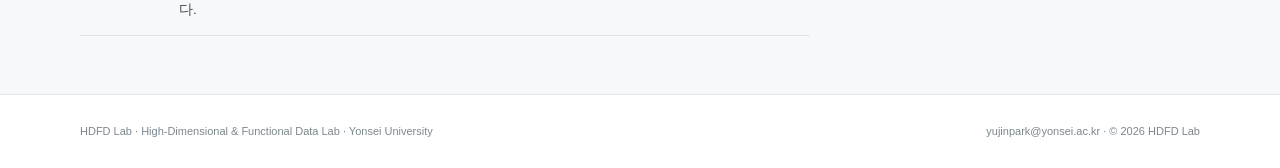
==== commit 78b6fe3f: "Update index.html" ====
--- a/index.html
+++ b/index.html
@@ -115,7 +115,7 @@
         <h2>최근 소식</h2>
       </div>
       <div class="news" style="max-width:730px">
-        <div class="news-row"><div class="date">2026.10.</div><div class="text">&#x1F331;권호태, 김도현, 이동현, 곽동현 학생이 학부인턴으로 HDFD 연구실의 새 구성원이 되었습니다. 다섯 학생을 진심으로 환영합니다.</div></div>
+        <div class="news-row"><div class="date">2026.10.</div><div class="text">&#x1F331;권호태, 김도현, 이동현, 곽동현 학생이 학부인턴으로 HDFD 연구실의 새 구성원이 되었습니다. 진심으로 환영합니다.</div></div>
         <div class="news-row"><div class="date">2026.08.</div><div class="text">HDFD 연구실의 함수형 충분차원축소 방법론 개발 연구가 한국연구재단 지원과제로 선정되었습니다.</div></div>
         <div class="news-row"><div class="date">2026.06.</div><div class="text">연세대학교 의료통계학과 세미나에서 "Functional Data Analysis and Dimension Reduction"을 주제로 발표를 진행했습니다.</div></div>
         <div class="news-row"><div class="date">2026.04.</div><div class="text">자율주행차 혼합교통 환경에서의 운전자 행동 분석 논문이 Transportation Letters에 게재 확정되었습니다.</div></div>
